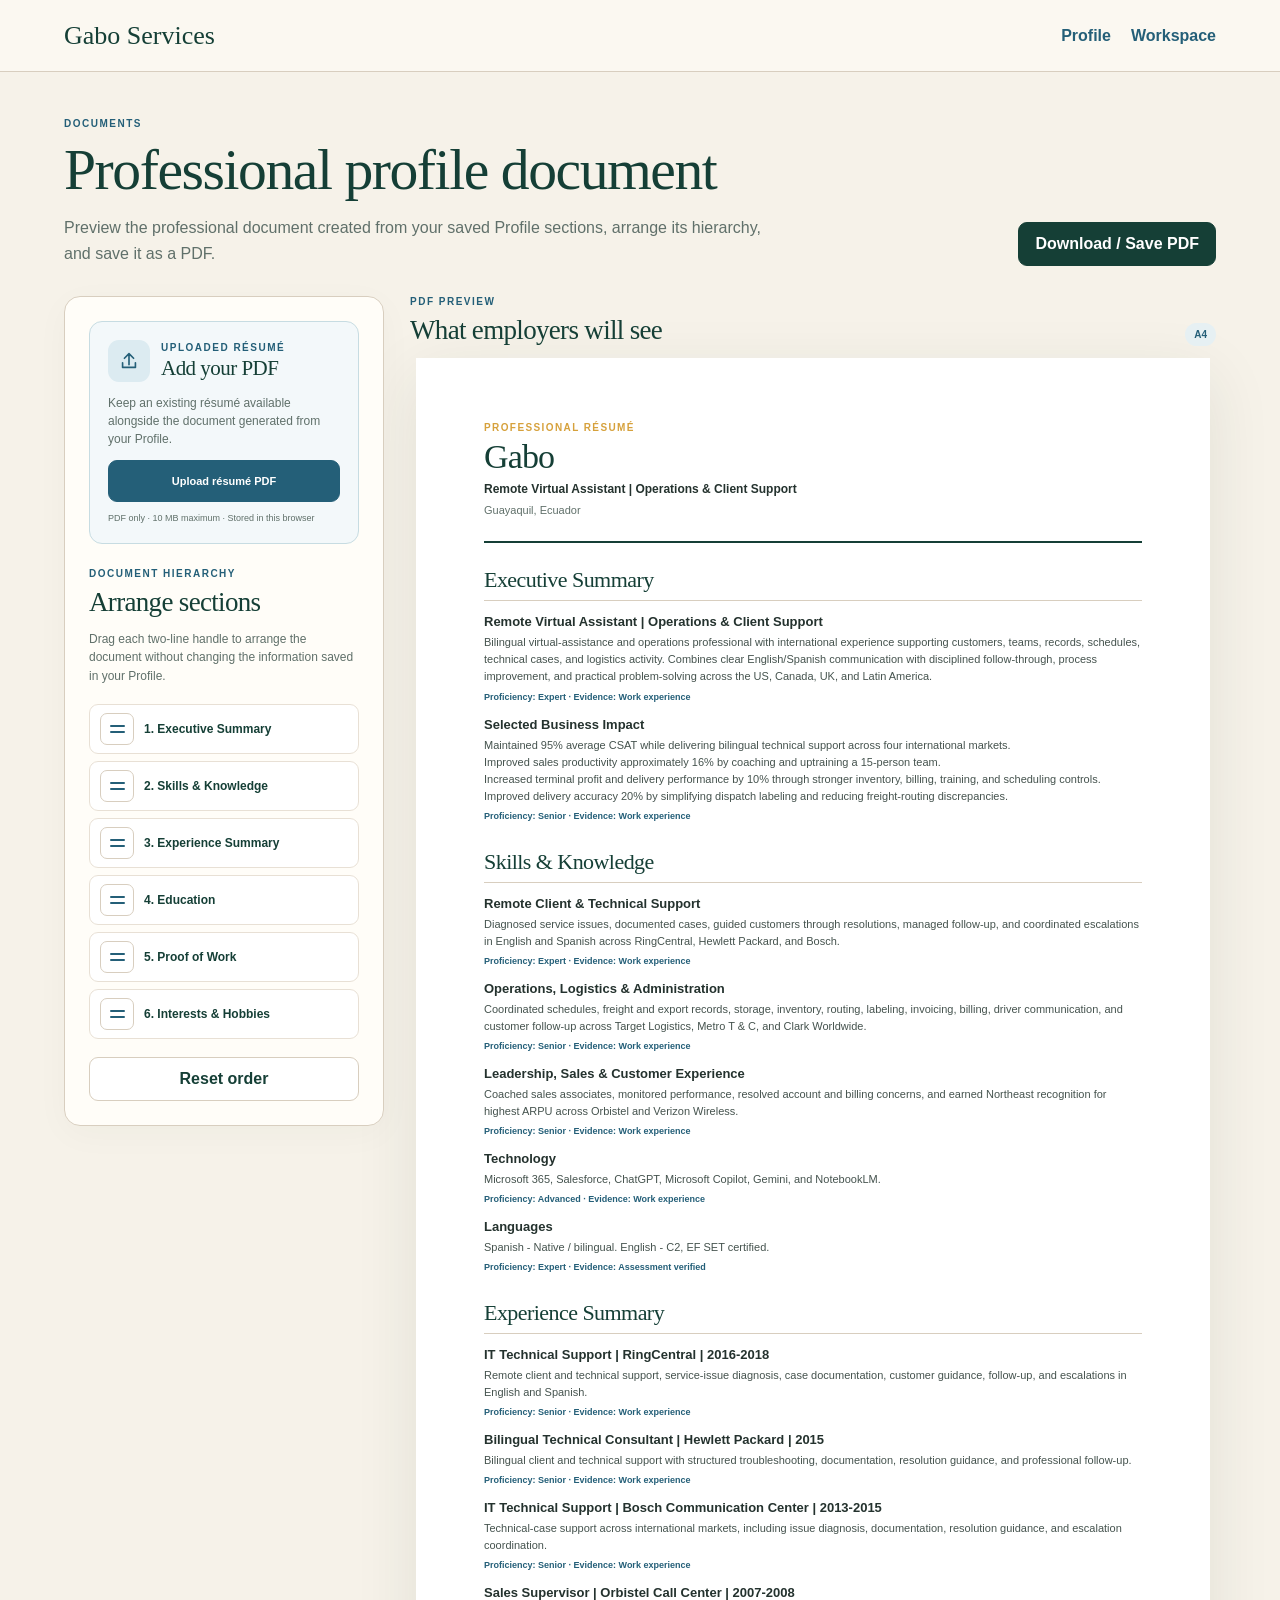
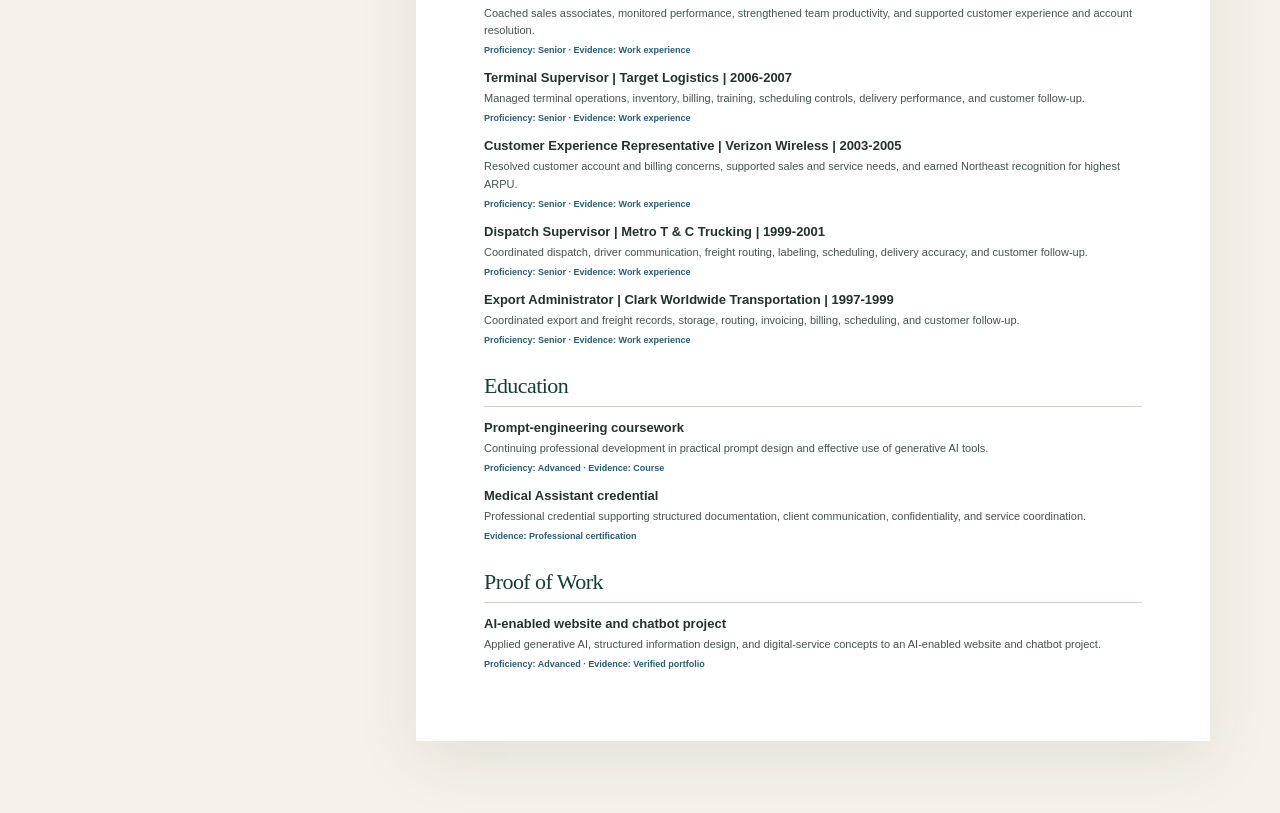
==== documents/index.html @ 361960f7 "Improve recruiter privacy and responsive task cards" ====
<!doctype html>
<html lang="en">
<head>
  <meta charset="utf-8">
  <meta name="viewport" content="width=device-width,initial-scale=1,viewport-fit=cover">
  <title>Professional Profile | Documents</title>
  <link rel="stylesheet" href="styles.css?v=5">
  <link rel="stylesheet" href="resume.css?v=2">
  <link rel="stylesheet" href="../screens/adaptive.css?v=1">
  <link rel="stylesheet" href="../help-tooltips.css?v=1">
</head>
<body>
  <main class="documents-page">
    <header class="documents-header">
      <a class="brand" href="../">Gabo Services</a>
      <nav aria-label="Document navigation"><a href="../profile/">Profile</a><a href="../">Workspace</a></nav>
    </header>

    <section class="documents-hero">
      <div><p class="eyebrow">Documents</p><h1>Professional profile document</h1><p>Preview the professional document created from your saved Profile sections, arrange its hierarchy, and save it as a PDF.</p></div>
      <button class="pdf-action" id="print-document" type="button">Download / Save PDF</button>
    </section>

    <div class="documents-workspace">
      <aside class="order-panel" aria-labelledby="order-title">
        <section class="resume-upload-panel" aria-labelledby="upload-resume-title">
          <div class="upload-panel-heading"><span class="upload-resume-icon" aria-hidden="true"><svg viewBox="0 0 24 24"><path d="M12 16V4M7 9l5-5 5 5M5 14v5h14v-5"/></svg></span><div><p class="eyebrow">Uploaded résumé</p><h2 id="upload-resume-title">Add your PDF</h2></div></div>
          <p>Keep an existing résumé available alongside the document generated from your Profile.</p>
          <label class="resume-upload-action" for="resume-upload-input">Upload résumé PDF<input id="resume-upload-input" type="file" accept="application/pdf,.pdf" hidden></label>
          <article class="uploaded-resume" id="uploaded-resume" hidden>
            <div><strong id="uploaded-resume-name"></strong><small id="uploaded-resume-meta"></small></div>
            <div class="uploaded-resume-actions"><a id="view-uploaded-resume" href="#" target="_blank" rel="noopener">View PDF</a><button id="delete-uploaded-resume" type="button">Delete</button></div>
          </article>
          <small class="upload-storage-note">PDF only · 10 MB maximum · Stored in this browser</small>
        </section>
        <p class="eyebrow">Document hierarchy</p>
        <h2 id="order-title">Arrange sections</h2>
        <p>Drag each two-line handle to arrange the document without changing the information saved in your Profile.</p>
        <ol id="section-order"></ol>
        <button class="secondary-action" id="reset-order" type="button">Reset order</button>
      </aside>

      <section class="preview-column" aria-labelledby="preview-title">
        <div class="preview-label"><div><p class="eyebrow">PDF preview</p><h2 id="preview-title">What employers will see</h2></div><span>A4</span></div>
        <article class="pdf-sheet" id="professional-document">
          <header class="pdf-header">
            <img id="document-photo" alt="Profile picture" hidden>
            <div><p>Professional résumé</p><h2 id="document-name">Gabo</h2><strong id="document-headline">Remote Virtual Assistant | Operations &amp; Client Support</strong><span id="document-location">Guayaquil, Ecuador</span></div>
          </header>
          <div class="pdf-content" id="document-sections"></div>
        </article>
        <div class="empty-document" id="empty-document" hidden>
          <h3>No saved Profile sections yet</h3>
          <p>Complete and save at least one Profile section to create the professional document.</p>
          <a href="../profile/#profile-sections">Complete Profile</a>
        </div>
      </section>
    </div>
    <div class="documents-toast" id="documents-toast" role="status" aria-live="polite" hidden></div>
  </main>
  <script src="../profile/resume-preview.js?v=1" defer></script>
  <script src="script.js?v=4" defer></script>
  <script src="../screens/adaptive.js?v=1" defer></script>
  <script src="../help-tooltips.js?v=1" defer></script>
</body>
</html>
---- documents/styles.css ----
:root{--cream:#f6f2e9;--paper:#fff;--green:#153f36;--deep:#0e3029;--blue:#245f78;--gold:#d6a13c;--ink:#24322e;--muted:#60706a;--line:#d8cebf;--soft:#e6f0f3}*{box-sizing:border-box}html{scroll-behavior:smooth;-webkit-text-size-adjust:100%;text-size-adjust:100%}body{margin:0;background:var(--cream);color:var(--ink);font-family:Arial,sans-serif}.documents-page{min-height:100vh;padding-bottom:72px}.documents-header{display:flex;align-items:center;justify-content:space-between;min-height:72px;padding:0 clamp(22px,5vw,72px);border-bottom:1px solid var(--line);background:#fbf8f1}.brand{color:var(--green);font:26px Georgia,serif;text-decoration:none}.documents-header nav{display:flex;gap:20px}.documents-header nav a{color:var(--blue);font-size:16px;font-weight:800;text-decoration:none}.documents-header nav a:hover{text-decoration:underline}.documents-hero{display:flex;align-items:end;justify-content:space-between;gap:30px;max-width:1500px;margin:auto;padding:46px clamp(22px,5vw,72px) 30px}.eyebrow{margin:0 0 8px;color:var(--blue);font-size:10px;font-weight:900;letter-spacing:.15em;text-transform:uppercase}h1,h2,h3,h4{font-family:Georgia,serif;font-weight:400;letter-spacing:-.025em}h1{margin:0;color:var(--green);font-size:clamp(40px,4.5vw,62px)}.documents-hero p:last-child{max-width:700px;margin:13px 0 0;color:var(--muted);line-height:1.6}.pdf-action,.secondary-action{min-height:44px;padding:11px 16px;border-radius:9px;font-weight:800;cursor:pointer}.pdf-action{border:1px solid var(--green);background:var(--green);color:white}.secondary-action{width:100%;border:1px solid var(--line);background:white;color:var(--green)}.documents-workspace{display:grid;grid-template-columns:minmax(250px,320px) minmax(0,1fr);align-items:start;gap:26px;max-width:1500px;margin:auto;padding:0 clamp(22px,5vw,72px)}.order-panel{position:sticky;top:20px;padding:24px;border:1px solid var(--line);border-radius:16px;background:#fffdf8;box-shadow:0 8px 35px #16372f08}.order-panel h2,.preview-label h2{margin:0;color:var(--green);font-size:27px}.order-panel>p:not(.eyebrow){color:var(--muted);font-size:12px;line-height:1.55}.order-panel ol{display:grid;gap:7px;margin:18px 0;padding:0;list-style:none}.order-panel li{position:relative;display:flex;align-items:center;justify-content:flex-start;gap:10px;min-height:48px;padding:8px 10px;border:1px solid #e8e0d5;border-radius:9px;background:white;cursor:grab;transition:border-color .15s ease,box-shadow .15s ease,opacity .15s ease}.order-panel li:active{cursor:grabbing}.order-panel li>span{color:var(--green);font-size:12px;font-weight:800}.drag-handle{display:grid;place-items:center;flex:0 0 auto;width:34px;height:32px;padding:0;border:1px solid var(--line);border-radius:7px;background:white;color:var(--blue);cursor:grab;touch-action:none}.drag-handle:focus-visible{outline:3px solid var(--gold);outline-offset:2px}.drag-handle[aria-pressed="true"]{border-color:var(--blue);background:var(--soft)}.drag-icon{position:relative;display:block;width:15px;height:10px}.drag-icon::before,.drag-icon::after{position:absolute;left:0;width:15px;height:2px;border-radius:2px;background:currentColor;content:""}.drag-icon::before{top:1px}.drag-icon::after{bottom:1px}.order-panel li.dragging{opacity:.45}.order-panel li.drop-before::before,.order-panel li.drop-after::after{position:absolute;left:5px;right:5px;height:3px;border-radius:3px;background:var(--gold);content:""}.order-panel li.drop-before::before{top:-5px}.order-panel li.drop-after::after{bottom:-5px}.browser-note{padding-top:12px;border-top:1px solid var(--line)}.preview-column{min-width:0}.preview-label{display:flex;align-items:end;justify-content:space-between;margin-bottom:12px}.preview-label>span{padding:6px 9px;border-radius:14px;background:var(--soft);color:var(--blue);font-size:10px;font-weight:900}.pdf-sheet{width:min(794px,100%);min-height:1123px;margin:auto;padding:64px 68px 44px;background:var(--paper);box-shadow:0 18px 60px #20352e18}.pdf-header{display:flex;align-items:center;gap:24px;padding-bottom:25px;border-bottom:2px solid var(--green)}.pdf-header img{width:92px;height:92px;object-fit:cover;border-radius:50%}.pdf-header p{margin:0 0 5px;color:var(--gold);font-size:10px;font-weight:900;letter-spacing:.14em;text-transform:uppercase}.pdf-header h2{margin:0;color:var(--green);font-size:34px}.pdf-header span{display:block;margin-top:7px;color:var(--muted);font-size:11px}.pdf-content{padding-top:24px}.document-section{break-inside:avoid;margin-bottom:28px}.document-section>h3{margin:0 0 13px;padding-bottom:7px;border-bottom:1px solid var(--line);color:var(--green);font-size:22px}.document-entry{break-inside:avoid;margin-bottom:15px}.document-entry h4{margin:0 0 5px;color:var(--ink);font-family:Arial,sans-serif;font-size:13px;font-weight:800;letter-spacing:0}.document-entry p{margin:0;color:#45534e;font-size:11px;line-height:1.55;white-space:pre-line}.document-entry small{display:block;margin-top:6px;color:var(--blue);font-size:9px;font-weight:800}.document-entry a{display:block;margin-top:5px;overflow-wrap:anywhere;color:var(--blue);font-size:9px}.pdf-footer{margin-top:36px;padding-top:12px;border-top:1px solid var(--line);color:var(--muted);font-size:8px;text-align:center}.empty-document{width:min(794px,100%);margin:auto;padding:70px 30px;border:1px dashed var(--line);background:#fffdf8;text-align:center}.empty-document h3{margin:0;color:var(--green);font-size:27px}.empty-document p{color:var(--muted)}.empty-document a{color:var(--blue);font-weight:800}.documents-toast{position:fixed;right:24px;bottom:24px;max-width:360px;padding:14px 18px;border-radius:10px;background:var(--deep);color:white;box-shadow:0 14px 38px #0004;font-size:13px;font-weight:800}.documents-toast[hidden]{display:none}@media(max-width:960px){.documents-workspace{grid-template-columns:1fr}.order-panel{position:static}.pdf-sheet{min-height:auto}.documents-hero{align-items:flex-start;flex-direction:column}.pdf-action{width:100%}}@media(max-width:600px){.documents-header{min-height:64px}.brand{font-size:21px}.documents-header nav{gap:12px}.pdf-sheet{padding:34px 24px}.pdf-header{align-items:flex-start;flex-direction:column}.pdf-header h2{font-size:28px}.documents-workspace,.documents-hero{padding-inline:15px}.order-panel{padding:18px}}@media print{@page{size:A4;margin:14mm}body{background:white}.documents-header,.documents-hero,.order-panel,.preview-label,.empty-document,.documents-toast{display:none!important}.documents-page{padding:0}.documents-workspace{display:block;max-width:none;padding:0}.pdf-sheet{width:auto;min-height:0;margin:0;padding:0;box-shadow:none}.pdf-header{padding-top:0}.document-section{break-inside:avoid}.pdf-footer{position:static}}
---- documents/resume.css ----
.pdf-header strong{
  display:block;
  margin-top:5px;
  color:var(--ink);
  font-size:12px;
  line-height:1.35;
}

.resume-upload-panel{
  margin-bottom:24px;
  padding:18px;
  border:1px solid #c7dce2;
  border-radius:13px;
  background:#f3f8fa;
}
.upload-panel-heading{display:flex;align-items:center;gap:11px}
.upload-panel-heading h2{font-size:21px}
.upload-panel-heading .eyebrow{margin-bottom:3px}
.upload-resume-icon{display:grid;place-items:center;flex:0 0 42px;width:42px;height:42px;border-radius:11px;background:#dcebf1;color:var(--blue)}
.upload-resume-icon svg{width:22px;height:22px;fill:none;stroke:currentColor;stroke-width:1.8;stroke-linecap:round;stroke-linejoin:round}
.resume-upload-panel>p{margin:12px 0;color:var(--muted);font-size:12px;line-height:1.5}
.resume-upload-action{display:flex;align-items:center;justify-content:center;min-height:42px;padding:9px 12px;border:1px solid var(--blue);border-radius:9px;background:var(--blue);color:white;font-size:11px;font-weight:900;cursor:pointer}
.resume-upload-action:hover,.resume-upload-action:focus-within{background:var(--green);border-color:var(--green)}
.uploaded-resume{display:grid;gap:12px;margin-top:12px;padding:12px;border:1px solid #c7dce2;border-radius:10px;background:white}
.uploaded-resume[hidden]{display:none}
.uploaded-resume strong,.uploaded-resume small{display:block;overflow-wrap:anywhere}
.uploaded-resume strong{color:var(--green);font-size:12px}
.uploaded-resume small{margin-top:4px;color:var(--muted);font-size:9px}
.uploaded-resume-actions{display:grid;grid-template-columns:1fr 1fr;gap:8px}
.uploaded-resume-actions a,.uploaded-resume-actions button{display:flex;align-items:center;justify-content:center;min-height:34px;padding:7px 9px;border-radius:7px;font-size:10px;font-weight:900;text-decoration:none;cursor:pointer}
.uploaded-resume-actions a{border:1px solid var(--blue);color:var(--blue)}
.uploaded-resume-actions button{border:1px solid #b85c4a;background:white;color:#8a3d2d}
.uploaded-resume-actions a:hover,.uploaded-resume-actions a:focus-visible{background:var(--soft)}
.uploaded-resume-actions button:hover,.uploaded-resume-actions button:focus-visible{background:#fae8e3}
.upload-storage-note{display:block;margin-top:10px;color:var(--muted);font-size:9px;line-height:1.4}

@media print{
  .document-section{break-inside:auto}
  .document-section>h3{break-after:avoid}
  .document-entry{break-inside:avoid}
}
---- screens/adaptive.css ----
/*
 * Gabo Services Adaptive Screen Standard v1
 * Shared by public pages and role workspaces. Page-specific CSS remains authoritative.
 */
:root{
  --gs-viewport-width:100vw;
  --gs-available-height:100vh;
  --gs-safe-top:env(safe-area-inset-top,0px);
  --gs-safe-right:env(safe-area-inset-right,0px);
  --gs-safe-bottom:env(safe-area-inset-bottom,0px);
  --gs-safe-left:env(safe-area-inset-left,0px);
  --gs-adaptive-gutter:clamp(16px,3.5vw,64px);
  --gs-adaptive-gap:clamp(14px,2vw,28px);
  --gs-readable-line:72ch;
}

html{
  min-width:0;
  overflow-wrap:break-word;
  -webkit-text-size-adjust:100%;
  text-size-adjust:100%;
}

body{
  width:100%;
  min-width:0;
  overflow-x:hidden;
}

@supports (overflow:clip){body{overflow-x:clip}}

*,*::before,*::after{min-width:0}
img,picture,video,canvas,svg,iframe{max-width:100%;height:auto}
input,select,textarea,button{max-width:100%;font:inherit}
pre,code{white-space:pre-wrap;overflow-wrap:anywhere}
table{max-width:100%;border-collapse:collapse}

.app,.shell,.workspace,.work,.content,.main,.page,.page-shell,
.dashboard-grid,.grid,.metrics,.panel,.card,.section,.section-inner,
.hero,.hero-copy,.hero-visual,.task-grid,.profile-grid,.profile-metrics,
.stage-grid,.workspace-grid,.audience-grid,.plans-grid,.principles,
.auth-shell,.auth-side,.global-side,.auth-card{min-width:0}

[data-scroll-region],.table-wrap,.table-responsive{max-width:100%;overflow-x:auto;-webkit-overflow-scrolling:touch}

/* Wide PCs and large laptop screens */
@media (min-width:1440px){
  :root{--gs-adaptive-gutter:clamp(40px,4vw,80px);--gs-adaptive-gap:clamp(20px,2vw,32px)}
  .content,.section,.task-grid{width:100%;max-width:1920px;margin-inline:auto}
}

/* Standard PCs and laptops */
@media (min-width:1024px) and (max-width:1439px){
  :root{--gs-adaptive-gutter:clamp(24px,3vw,48px)}
}

/* Tablets and 200% desktop zoom */
@media (min-width:600px) and (max-width:1023px){
  :root{--gs-adaptive-gutter:clamp(20px,4vw,36px)}
  .stage-grid,.workspace-grid,.audience-grid,.plans-grid{grid-template-columns:repeat(2,minmax(0,1fr))}
  .hero,.welcome,.profile-hero{align-items:flex-start}
  .site-header,.topbar,.top,.profile-header{padding-inline:var(--gs-adaptive-gutter)}
}

/* Mobile phones, narrow tablets, and high desktop zoom */
@media (max-width:599px){
  :root{--gs-adaptive-gutter:clamp(14px,4.5vw,22px);--gs-adaptive-gap:14px}
  .dashboard-grid,.grid,.metrics,.profile-grid,.profile-metrics,.stage-grid,
  .workspace-grid,.audience-grid,.plans-grid,.principles,.hero,.auth-shell{grid-template-columns:minmax(0,1fr)}
  .site-header,.topbar,.top,.profile-header,.task-header{padding-inline:var(--gs-adaptive-gutter)}
  .hero-actions,.actions,.dialog-actions,.apply-actions{align-items:stretch}
  .hero-actions>.button,.actions>button,.actions>a{width:100%}
  h1,h2,h3,p,a,button,label,span,strong,small{overflow-wrap:anywhere}
  dialog{max-width:calc(100vw - 24px);max-height:calc(var(--gs-available-height) - 24px);margin:auto}
}

/* Touch screens: reliable targets without changing pointer layouts. */
@media (pointer:coarse){
  button,[role="button"],input[type="button"],input[type="submit"],summary{min-height:44px}
  a.nav,a.button,.section-nav a,.mobile-menu nav a{min-height:44px}
}

/* Landscape phones need vertical economy more than smaller typography. */
@media (max-height:500px) and (orientation:landscape){
  :root{--gs-adaptive-gap:12px}
  .hero,.section,.content{min-height:0;padding-block:24px}
}

@media (prefers-reduced-motion:reduce){
  html{scroll-behavior:auto}
  *,*::before,*::after{scroll-behavior:auto!important;animation-duration:.01ms!important;animation-iteration-count:1!important;transition-duration:.01ms!important}
}

@media (forced-colors:active){
  button,a,input,select,textarea,summary{forced-color-adjust:auto}
}
---- help-tooltips.css ----
.help-tooltip{position:fixed;z-index:10000;max-width:min(19rem,calc(100vw - 2rem));padding:.62rem .78rem;border:1px solid rgba(255,255,255,.22);border-radius:.65rem;background:#173f35;color:#fff;box-shadow:0 .65rem 1.8rem rgba(20,48,41,.24);font:600 .82rem/1.4 system-ui,-apple-system,BlinkMacSystemFont,"Segoe UI",sans-serif;letter-spacing:.01em;pointer-events:none;opacity:0;transform:translateY(3px);transition:opacity 120ms ease,transform 120ms ease}
.help-tooltip[data-visible="true"]{opacity:1;transform:translateY(0)}
@media (prefers-reduced-motion:reduce){.help-tooltip{transition:none}}
@media (hover:none){.help-tooltip{display:none}}
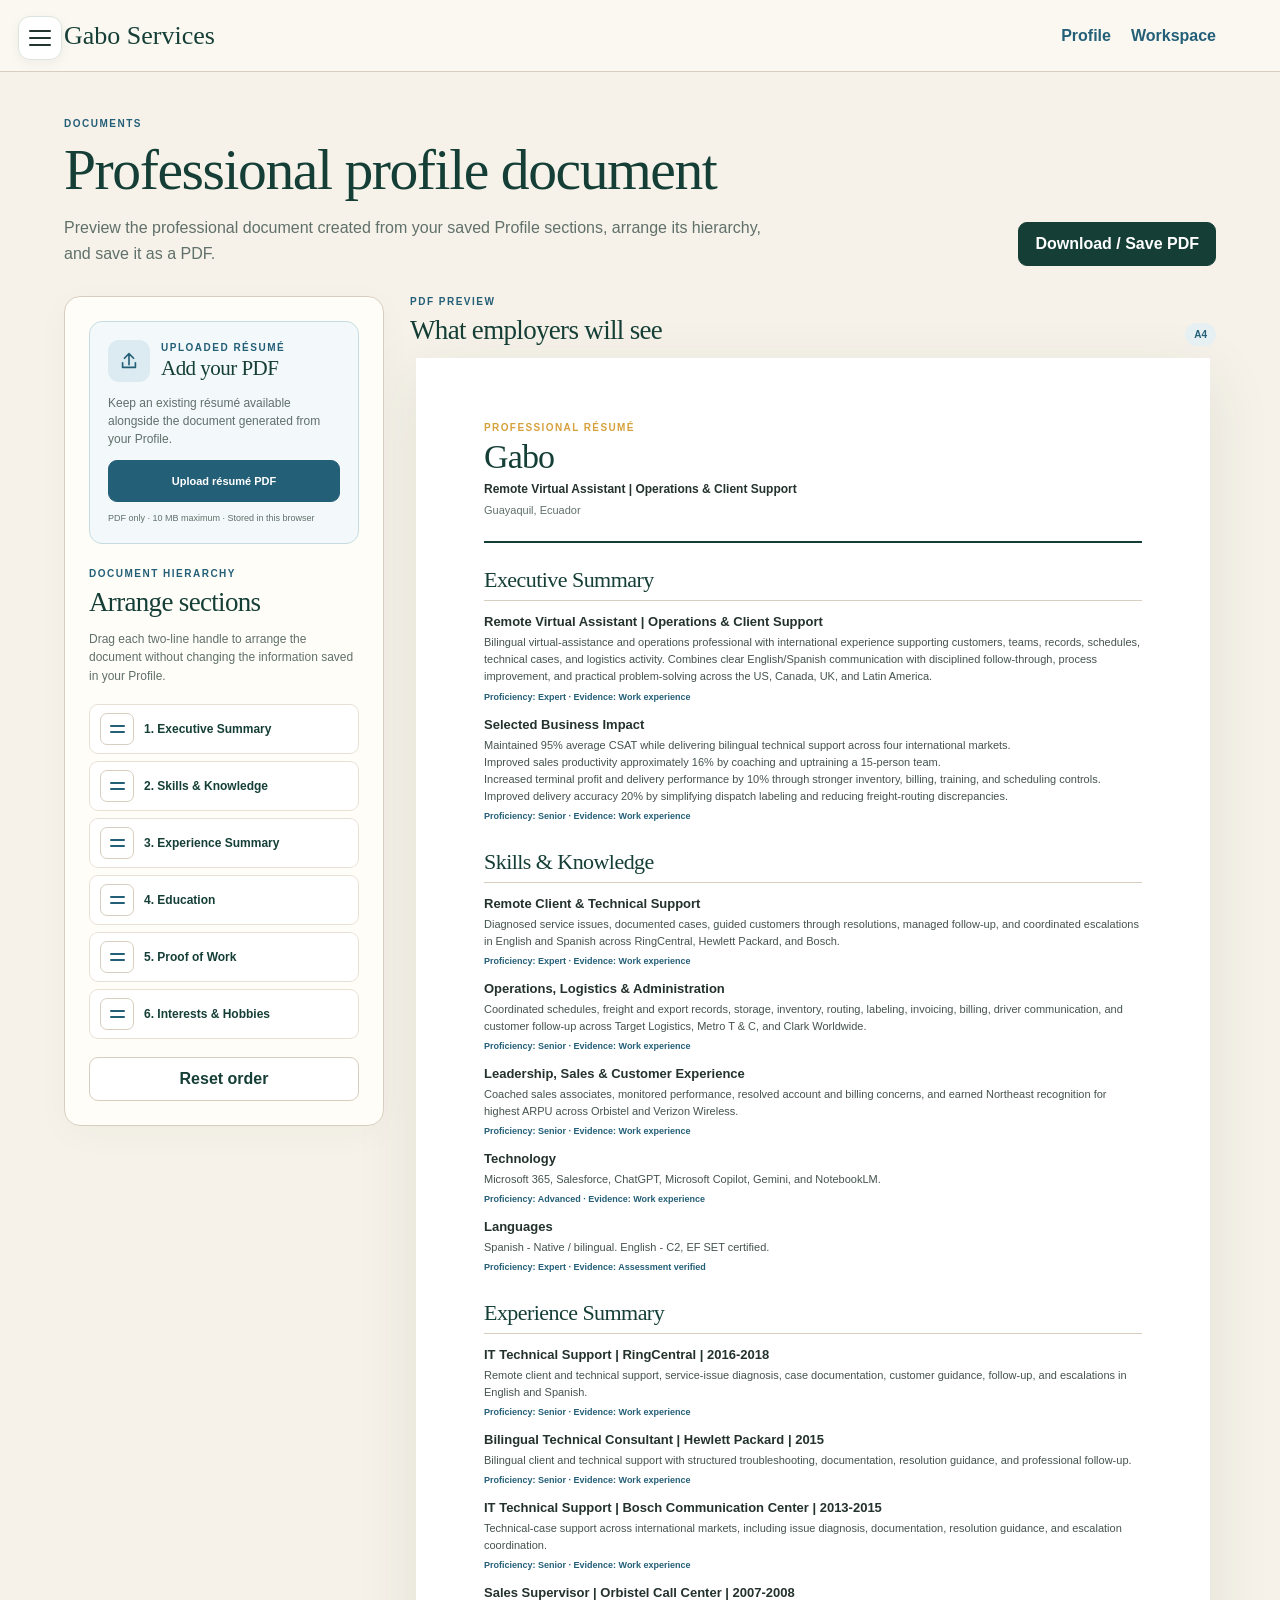
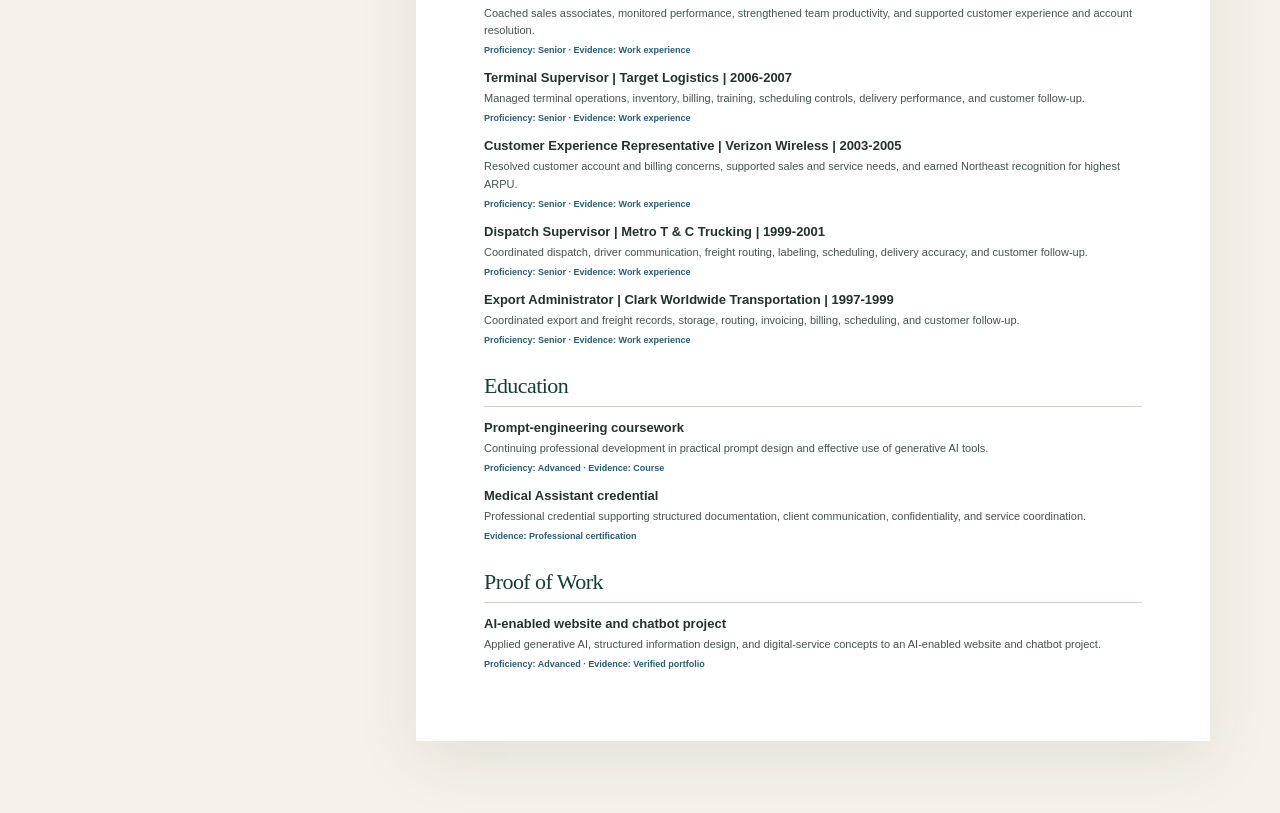
==== commit b5b1601c: "Add sliding workspace navigation and section tabs" ====
--- a/documents/index.html
+++ b/documents/index.html
@@ -8,6 +8,7 @@
   <link rel="stylesheet" href="resume.css?v=2">
   <link rel="stylesheet" href="../screens/adaptive.css?v=1">
   <link rel="stylesheet" href="../help-tooltips.css?v=1">
+  <link rel="stylesheet" href="../workspace-nav.css?v=1">
 </head>
 <body>
   <main class="documents-page">
@@ -62,5 +63,6 @@
   <script src="script.js?v=4" defer></script>
   <script src="../screens/adaptive.js?v=1" defer></script>
   <script src="../help-tooltips.js?v=1" defer></script>
+  <script src="../workspace-nav.js?v=1" defer></script>
 </body>
 </html>
--- a/help-tooltips.css
+++ b/help-tooltips.css
@@ -1,4 +1,8 @@
-.help-tooltip{position:fixed;z-index:10000;max-width:min(19rem,calc(100vw - 2rem));padding:.62rem .78rem;border:1px solid rgba(255,255,255,.22);border-radius:.65rem;background:#173f35;color:#fff;box-shadow:0 .65rem 1.8rem rgba(20,48,41,.24);font:600 .82rem/1.4 system-ui,-apple-system,BlinkMacSystemFont,"Segoe UI",sans-serif;letter-spacing:.01em;pointer-events:none;opacity:0;transform:translateY(3px);transition:opacity 120ms ease,transform 120ms ease}
+.help-tooltip{position:fixed;z-index:10000;max-width:calc(100vw - 2rem);padding:.42rem .62rem;border:1px solid rgba(255,255,255,.2);border-radius:.5rem;background:#66713f;color:#fff;box-shadow:0 .5rem 1.25rem rgba(55,62,31,.22);font:600 .72rem/1.25 system-ui,-apple-system,BlinkMacSystemFont,"Segoe UI",sans-serif;letter-spacing:.005em;white-space:nowrap;pointer-events:none;opacity:0;transform:translateY(3px);transition:opacity 120ms ease,transform 120ms ease}
+.help-tooltip::after{content:"";position:absolute;left:var(--pointer-left,50%);width:0;height:0;transform:translateX(-50%);border-left:6px solid transparent;border-right:6px solid transparent}
+.help-tooltip[data-placement="below"]::after{top:-6px;border-bottom:6px solid #66713f}
+.help-tooltip[data-placement="above"]::after{bottom:-6px;border-top:6px solid #66713f}
 .help-tooltip[data-visible="true"]{opacity:1;transform:translateY(0)}
 @media (prefers-reduced-motion:reduce){.help-tooltip{transition:none}}
 @media (hover:none){.help-tooltip{display:none}}
+@media (max-width:40rem){.help-tooltip{max-width:calc(100vw - 1.25rem);white-space:normal}}
--- a/workspace-nav.css
+++ b/workspace-nav.css
@@ -0,0 +1,50 @@
+.wn-enabled{--wn-width:296px;--wn-ink:#20362c;--wn-muted:#617268;--wn-line:#dce4de;--wn-paper:#fff;--wn-canvas:#f7f8f4;--wn-accent:#25543b;--wn-selected:#e6eedb;--wn-gold:#b59b5b}
+html[data-theme="dark"] .wn-enabled{--wn-ink:#eef5ed;--wn-muted:#b8c9be;--wn-line:#3b5144;--wn-paper:#192b22;--wn-canvas:#132219;--wn-accent:#c3e1b9;--wn-selected:#304d38;--wn-gold:#d8bf7b}
+.wn-enabled .wn-retired-sidebar,.wn-enabled .wn-retired-toggle,.wn-enabled .sidebar-backdrop,.wn-enabled #menuBackdrop{display:none!important}
+.wn-enabled .wn-original-root{display:block!important;grid-template-columns:minmax(0,1fr)!important;transition:margin-left .24s ease;min-width:0}
+.wn-enabled .wn-original-root>.workspace,.wn-enabled .wn-original-root>.work{width:100%;min-width:0}
+.wn-enabled .topbar,.wn-enabled .top{padding-left:80px!important;min-height:76px}
+.wn-enabled .profile-header,.wn-enabled .task-header,.wn-enabled .settings-header,.wn-enabled .documents-header{padding-left:64px}
+.wn-enabled .wn-hamburger{position:fixed;z-index:4100;top:16px;left:18px;width:44px;height:44px;display:flex;flex-direction:column;align-items:center;justify-content:center;gap:5px;padding:10px;border:1px solid var(--wn-line);border-radius:12px;background:var(--wn-paper);color:var(--wn-ink);box-shadow:0 3px 12px #1224190d;cursor:pointer}
+.wn-hamburger span{display:block;width:22px;height:2px;background:currentColor;border-radius:1px}
+.wn-enabled.wn-menu-open .wn-hamburger{visibility:hidden}
+.wn-enabled .wn-drawer{box-sizing:border-box;position:fixed;z-index:4300;inset:0 auto 0 0;width:var(--wn-width);max-width:calc(100vw - 24px);height:100dvh;display:flex;flex-direction:column;gap:20px;padding:22px 14px;overflow:auto;overscroll-behavior:contain;background:var(--wn-paper);color:var(--wn-ink);border-right:1px solid var(--wn-line);box-shadow:8px 0 28px #14291b0a;transform:translateX(-105%);visibility:hidden;transition:transform .24s ease,visibility .24s;font-family:inherit;font-size:1rem;line-height:1.5}
+.wn-enabled.wn-menu-open .wn-drawer{transform:translateX(0);visibility:visible}
+.wn-drawer-head{display:flex;align-items:center;justify-content:space-between;gap:12px;padding:0 6px 16px;border-bottom:1px solid var(--wn-line)}
+.wn-drawer-head strong{font-size:1.125rem;color:var(--wn-ink)}
+.wn-enabled .wn-close{width:40px;height:40px;flex:none;padding:0;border:1px solid var(--wn-line);border-radius:10px;background:var(--wn-paper);color:var(--wn-ink);font-size:1.6rem;cursor:pointer}
+.wn-navigation{display:grid;gap:6px}
+.wn-enabled .wn-section,.wn-enabled .wn-subitem{box-sizing:border-box;display:flex;align-items:center;justify-content:space-between;gap:10px;width:100%;min-height:46px;padding:11px 12px;border:1px solid transparent;border-radius:10px;background:transparent;color:var(--wn-ink);font:inherit;font-size:1rem;line-height:1.4;text-align:left;cursor:pointer;white-space:normal}
+.wn-enabled .wn-section{font-weight:650}
+.wn-enabled .wn-section:hover,.wn-enabled .wn-subitem:hover{background:var(--wn-canvas)}
+.wn-enabled .wn-section.wn-active,.wn-enabled .wn-subitem.wn-active{background:var(--wn-selected);color:var(--wn-accent);border-color:var(--wn-line)}
+.wn-enabled .wn-subitem{min-height:42px;padding:10px 12px;font-size:.9375rem}
+.wn-submenu{margin:4px 0 10px 16px;padding-left:10px;border-left:1px solid var(--wn-line)}
+.wn-chevron{width:7px;height:7px;border-right:1.5px solid currentColor;border-bottom:1.5px solid currentColor;transform:rotate(-45deg);flex:none;margin-right:4px;transition:transform .2s}
+[aria-expanded="true"]>.wn-chevron{transform:rotate(45deg)}
+.wn-more{margin-top:auto;border-top:1px solid var(--wn-line);padding:16px 8px 0}
+.wn-more summary{cursor:pointer;color:var(--wn-muted);font-size:.9375rem;padding:8px 0}
+.wn-legacy{display:grid;gap:4px;padding-top:8px}
+.wn-enabled .wn-legacy nav,.wn-enabled .wn-legacy .side-bottom{display:grid;gap:4px;padding:0;margin:0;background:transparent;border:0}
+.wn-enabled .wn-legacy a,.wn-enabled .wn-legacy button{display:flex;align-items:center;gap:8px;min-height:42px;padding:8px;color:var(--wn-ink);background:transparent;border:0;border-radius:8px;font-size:.9375rem;text-decoration:none;white-space:normal;text-align:left;cursor:pointer}
+.wn-enabled .wn-legacy a:hover,.wn-enabled .wn-legacy button:hover{background:var(--wn-selected)}
+.wn-backdrop{position:fixed;inset:0;z-index:4200;background:#101b1766;backdrop-filter:blur(3px)}
+.wn-enabled .wn-surface{box-sizing:border-box;width:100%;min-width:0;padding:32px clamp(16px,3vw,48px) 48px;color:var(--wn-ink);font-size:1rem;line-height:1.5;background:var(--wn-canvas);min-height:calc(100dvh - 76px)}
+.wn-heading{margin-bottom:24px}
+.wn-heading h1{margin:0;color:var(--wn-ink);font-size:clamp(1.6rem,2.2vw,2.25rem);font-weight:650;line-height:1.2;letter-spacing:-.025em}
+.wn-tablist{display:grid;grid-template-columns:repeat(5,minmax(0,1fr));gap:6px;padding:7px;border:1px solid var(--wn-line);border-radius:14px;background:var(--wn-paper);margin-bottom:22px}
+.wn-enabled .wn-tab{position:relative;display:flex;align-items:center;justify-content:center;min-height:50px;padding:12px 10px;border:1px solid transparent;border-radius:9px;background:transparent;color:var(--wn-muted);font:inherit;font-size:1rem;font-weight:600;line-height:1.35;cursor:pointer;white-space:normal;text-align:center}
+.wn-enabled .wn-tab:hover{background:var(--wn-canvas);color:var(--wn-ink)}
+.wn-enabled .wn-tab[aria-selected="true"]{background:var(--wn-selected);color:var(--wn-accent);border-color:var(--wn-line);box-shadow:inset 0 -2px var(--wn-gold)}
+.wn-enabled .wn-panel{min-height:360px;border:1px solid var(--wn-line);border-radius:16px;background:var(--wn-paper);box-shadow:0 8px 24px #162b2007;overflow:hidden}
+.wn-panel>header{padding:24px 28px;border-bottom:1px solid var(--wn-line)}
+.wn-panel h2{margin:0 0 8px;color:var(--wn-ink);font-size:1.25rem;line-height:1.35;font-weight:650}
+.wn-panel header p{margin:0;max-width:70ch;color:var(--wn-muted);font-size:1rem;line-height:1.6}
+.wn-empty{display:grid;justify-items:center;align-content:center;min-height:230px;padding:32px;text-align:center;color:var(--wn-muted)}
+.wn-empty svg{width:44px;height:44px;fill:none;stroke:var(--wn-muted);stroke-width:1.5;opacity:.65}
+.wn-empty p{margin:14px 0 0;font-size:1rem;color:var(--wn-muted)}
+.wn-enabled .wn-surface[hidden],.wn-enabled .wn-panel[hidden],.wn-enabled .wn-submenu[hidden],.wn-enabled .wn-more[hidden],.wn-enabled .wn-backdrop[hidden],.wn-enabled [data-wn-original-panel][hidden]{display:none!important}
+.wn-enabled .wn-hamburger:focus-visible,.wn-enabled .wn-drawer :focus-visible,.wn-enabled .wn-surface :focus-visible{outline:3px solid var(--wn-gold);outline-offset:3px}
+@media(min-width:901px){.wn-enabled.wn-menu-open .wn-original-root{margin-left:var(--wn-width);max-width:calc(100% - var(--wn-width))}.wn-enabled .wn-original-root{margin-left:0;max-width:100%}}
+@media(max-width:900px){.wn-modal-open{overflow:hidden}.wn-enabled .wn-surface{padding-top:24px}.wn-tablist{display:flex;overflow-x:auto;scrollbar-width:thin;overscroll-behavior-x:contain}.wn-enabled .wn-tab{flex:1 0 132px;min-height:48px}.wn-panel>header{padding:20px}.wn-enabled .wn-panel{min-height:320px}.wn-enabled .wn-hamburger{left:12px}.wn-enabled .wn-original-root{margin-left:0!important;max-width:100%!important}.wn-empty{min-height:200px}}
+@media(prefers-reduced-motion:reduce){.wn-enabled .wn-original-root,.wn-enabled .wn-drawer,.wn-chevron{transition:none}}
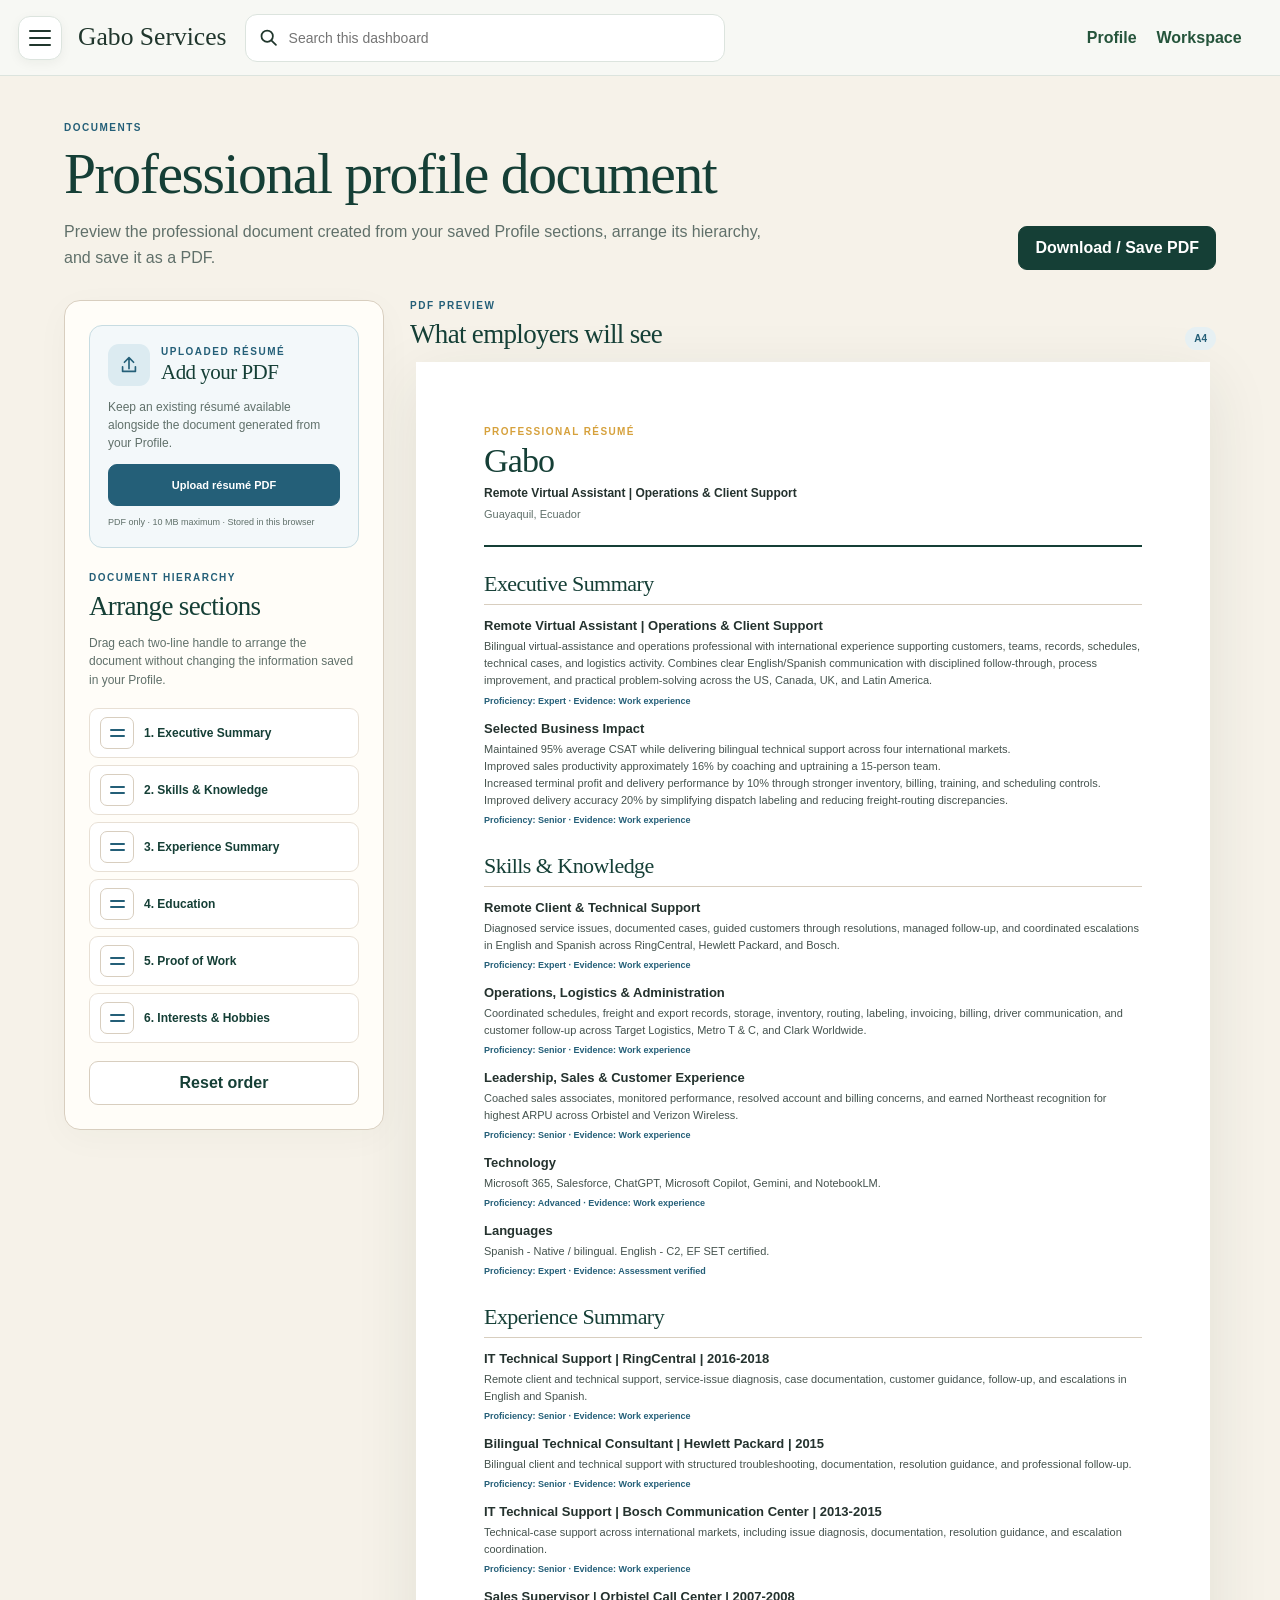
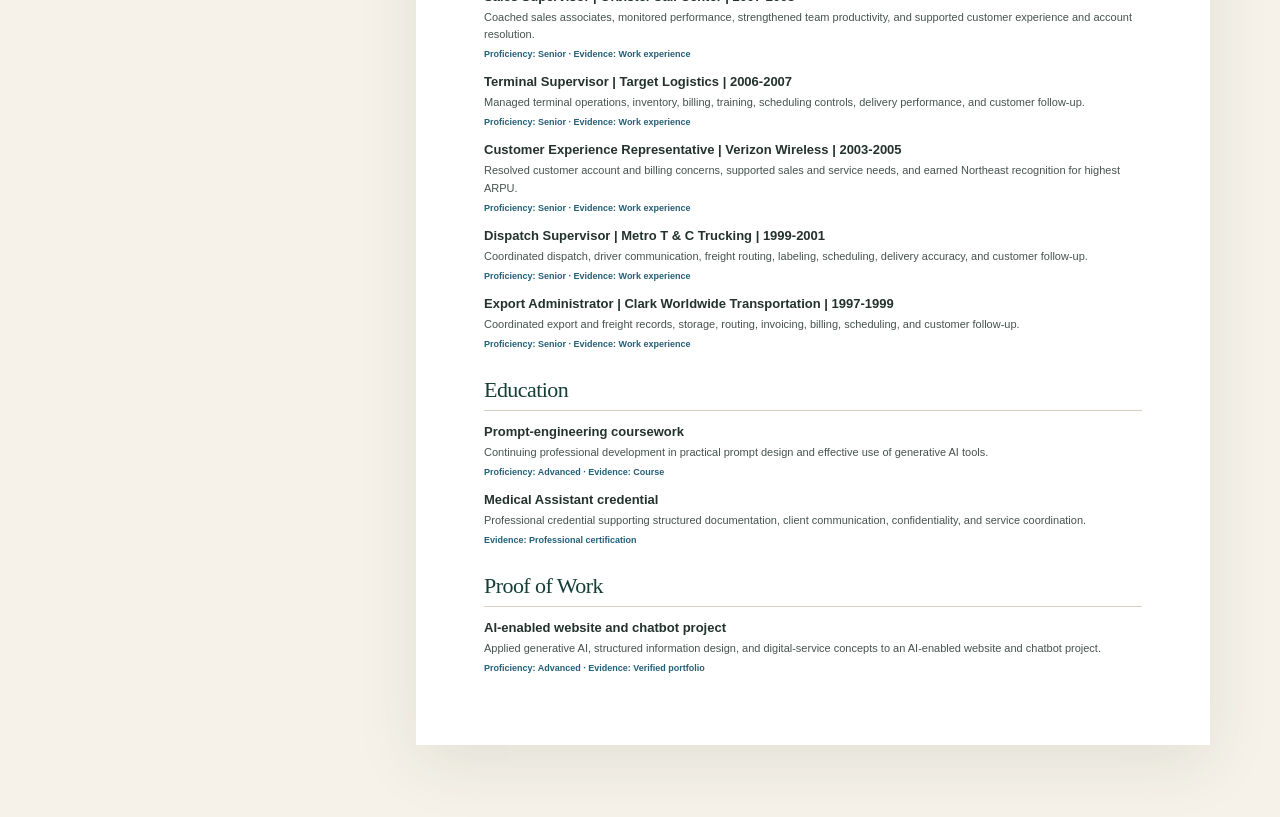
==== commit 2e9a02ea: "feat: unify consumer top navigation" ====
--- a/documents/index.html
+++ b/documents/index.html
@@ -8,7 +8,8 @@
   <link rel="stylesheet" href="resume.css?v=2">
   <link rel="stylesheet" href="../screens/adaptive.css?v=1">
   <link rel="stylesheet" href="../help-tooltips.css?v=1">
-  <link rel="stylesheet" href="../workspace-nav.css?v=1">
+  <link rel="stylesheet" href="../workspace-nav.css?v=2">
+  <link rel="stylesheet" href="../ui-preferences.css?v=1">
 </head>
 <body>
   <main class="documents-page">
@@ -63,6 +64,7 @@
   <script src="script.js?v=4" defer></script>
   <script src="../screens/adaptive.js?v=1" defer></script>
   <script src="../help-tooltips.js?v=1" defer></script>
-  <script src="../workspace-nav.js?v=1" defer></script>
+  <script src="../workspace-nav.js?v=2" defer></script>
+  <script src="../ui-preferences.js?v=1" defer></script>
 </body>
 </html>
--- a/workspace-nav.css
+++ b/workspace-nav.css
@@ -3,13 +3,41 @@
 .wn-enabled .wn-retired-sidebar,.wn-enabled .wn-retired-toggle,.wn-enabled .sidebar-backdrop,.wn-enabled #menuBackdrop{display:none!important}
 .wn-enabled .wn-original-root{display:block!important;grid-template-columns:minmax(0,1fr)!important;transition:margin-left .24s ease;min-width:0}
 .wn-enabled .wn-original-root>.workspace,.wn-enabled .wn-original-root>.work{width:100%;min-width:0}
-.wn-enabled .topbar,.wn-enabled .top{padding-left:80px!important;min-height:76px}
-.wn-enabled .profile-header,.wn-enabled .task-header,.wn-enabled .settings-header,.wn-enabled .documents-header{padding-left:64px}
+.wn-enabled .gs-main-nav{box-sizing:border-box;display:flex;align-items:center;gap:18px;width:100%;min-height:76px;padding:10px clamp(18px,3vw,44px) 10px 78px;border-bottom:1px solid var(--wn-line);background:var(--wn-canvas);color:var(--wn-ink)}
+.wn-enabled .gs-nav-brand{flex:none;color:var(--wn-ink);font:clamp(22px,2vw,28px)/1.1 Georgia,serif;text-decoration:none;white-space:nowrap}
+.wn-enabled .gs-nav-search,.wn-enabled .gs-main-nav>.search{display:flex;align-items:center;gap:8px;width:min(480px,38vw);min-width:180px;margin:0;padding:0 12px;border:1px solid var(--wn-line);border-radius:12px;background:var(--wn-paper);color:var(--wn-ink)}
+.wn-enabled .gs-nav-search svg{width:21px;height:21px;flex:none;fill:none;stroke:currentColor;stroke-width:2;stroke-linecap:round}
+.wn-enabled .gs-nav-search input{width:100%;height:46px;border:0;outline:0;background:transparent;color:inherit;font:14px Arial,sans-serif}
+.wn-enabled .gs-nav-links{display:flex;align-items:center;gap:20px;margin-left:auto;order:3;white-space:nowrap}
+.wn-enabled .gs-nav-links a{color:var(--wn-accent);font:800 16px/1.2 Arial,sans-serif;text-decoration:none}
+.wn-enabled .gs-nav-links a:hover{text-decoration:underline;text-underline-offset:4px}
+.wn-enabled .gs-main-nav>.ui-preferences{order:2;margin-left:auto}
+.wn-enabled .gs-main-nav>.ui-preferences+.gs-nav-links{margin-left:0}
 .wn-enabled .wn-hamburger{position:fixed;z-index:4100;top:16px;left:18px;width:44px;height:44px;display:flex;flex-direction:column;align-items:center;justify-content:center;gap:5px;padding:10px;border:1px solid var(--wn-line);border-radius:12px;background:var(--wn-paper);color:var(--wn-ink);box-shadow:0 3px 12px #1224190d;cursor:pointer}
 .wn-hamburger span{display:block;width:22px;height:2px;background:currentColor;border-radius:1px}
 .wn-enabled.wn-menu-open .wn-hamburger{visibility:hidden}
 .wn-enabled .wn-drawer{box-sizing:border-box;position:fixed;z-index:4300;inset:0 auto 0 0;width:var(--wn-width);max-width:calc(100vw - 24px);height:100dvh;display:flex;flex-direction:column;gap:20px;padding:22px 14px;overflow:auto;overscroll-behavior:contain;background:var(--wn-paper);color:var(--wn-ink);border-right:1px solid var(--wn-line);box-shadow:8px 0 28px #14291b0a;transform:translateX(-105%);visibility:hidden;transition:transform .24s ease,visibility .24s;font-family:inherit;font-size:1rem;line-height:1.5}
 .wn-enabled.wn-menu-open .wn-drawer{transform:translateX(0);visibility:visible}
+
+@media(max-width:900px){
+  .wn-enabled .gs-main-nav{gap:10px;padding-left:72px}
+  .wn-enabled .gs-nav-brand{font-size:21px}
+  .wn-enabled .gs-nav-search,.wn-enabled .gs-main-nav>.search{width:min(300px,32vw);min-width:46px}
+  .wn-enabled .gs-nav-links{gap:11px}
+  .wn-enabled .gs-nav-links a{font-size:14px}
+}
+@media(max-width:680px){
+  .wn-enabled .gs-main-nav{flex-wrap:wrap;padding:10px 10px 10px 66px}
+  .wn-enabled .gs-nav-brand{margin-right:auto}
+  .wn-enabled .gs-main-nav>.ui-preferences{margin-left:0}
+  .wn-enabled .gs-nav-links{margin-left:0}
+  .wn-enabled .gs-nav-search,.wn-enabled .gs-main-nav>.search{order:4;width:100%;min-width:100%;margin-left:-56px}
+}
+@media(max-width:460px){
+  .wn-enabled .gs-nav-brand{font-size:18px}
+  .wn-enabled .gs-nav-links{width:100%;justify-content:flex-end}
+  .wn-enabled .gs-main-nav>.ui-preferences{margin-left:auto}
+}
 .wn-drawer-head{display:flex;align-items:center;justify-content:space-between;gap:12px;padding:0 6px 16px;border-bottom:1px solid var(--wn-line)}
 .wn-drawer-head strong{font-size:1.125rem;color:var(--wn-ink)}
 .wn-enabled .wn-close{width:40px;height:40px;flex:none;padding:0;border:1px solid var(--wn-line);border-radius:10px;background:var(--wn-paper);color:var(--wn-ink);font-size:1.6rem;cursor:pointer}
@@ -22,7 +50,8 @@
 .wn-submenu{margin:4px 0 10px 16px;padding-left:10px;border-left:1px solid var(--wn-line)}
 .wn-chevron{width:7px;height:7px;border-right:1.5px solid currentColor;border-bottom:1.5px solid currentColor;transform:rotate(-45deg);flex:none;margin-right:4px;transition:transform .2s}
 [aria-expanded="true"]>.wn-chevron{transform:rotate(45deg)}
-.wn-more{margin-top:auto;border-top:1px solid var(--wn-line);padding:16px 8px 0}
+.wn-navigation[hidden]{display:none!important}
+.wn-more{margin-top:0;border-top:0;padding:0 8px}
 .wn-more summary{cursor:pointer;color:var(--wn-muted);font-size:.9375rem;padding:8px 0}
 .wn-legacy{display:grid;gap:4px;padding-top:8px}
 .wn-enabled .wn-legacy nav,.wn-enabled .wn-legacy .side-bottom{display:grid;gap:4px;padding:0;margin:0;background:transparent;border:0}
--- a/ui-preferences.css
+++ b/ui-preferences.css
@@ -0,0 +1,93 @@
+/* Shared language and theme controls */
+:root{color-scheme:light}
+.ui-preferences{display:flex;align-items:center;gap:8px;margin-left:auto;flex:0 0 auto}
+.ui-preference-button{min-width:46px;height:40px;padding:0 11px;border:1px solid var(--line,#d9d0c1);border-radius:10px;background:var(--paper,#fffdf8);color:var(--green,#153f36);font:800 11px/1 Arial,sans-serif;letter-spacing:.02em;cursor:pointer;box-shadow:0 3px 12px rgba(14,48,41,.08);transition:background .18s,color .18s,border-color .18s,transform .18s}
+.ui-preference-button:hover{border-color:var(--gold,#d6a13c);transform:translateY(-1px)}
+.ui-preference-button:focus-visible{outline:3px solid color-mix(in srgb,var(--gold,#d6a13c) 45%,transparent);outline-offset:2px}
+html[data-theme="dark"]{color-scheme:dark;--cream:#101916;--paper:#17231f;--sand:#26352f;--green:#d9eee5;--deep:#09120f;--blue:#73b4ce;--gold:#e2b553;--goldsoft:#493b20;--ink:#e7f0ec;--muted:#aabbb4;--line:#3b4b45;--accent:#8fc9b1;--soft:#263b33}
+html[data-theme="dark"] body,html[data-theme="dark"] .work,html[data-theme="dark"] .profile-page,html[data-theme="dark"] .task-page,html[data-theme="dark"] .documents-page,html[data-theme="dark"] .settings-page{background:var(--cream)!important;color:var(--ink)!important}
+html[data-theme="dark"] .top,html[data-theme="dark"] .profile-header,html[data-theme="dark"] .task-header,html[data-theme="dark"] .documents-header,html[data-theme="dark"] .settings-header{background:#121d19!important;border-color:var(--line)!important}
+html[data-theme="dark"] .panel,html[data-theme="dark"] article,html[data-theme="dark"] .task-card,html[data-theme="dark"] .jobs-subsection,html[data-theme="dark"] .order-panel,html[data-theme="dark"] .preview-column,html[data-theme="dark"] .settings-panel,html[data-theme="dark"] .profile-card,html[data-theme="dark"] dialog,html[data-theme="dark"] .job-dialog article{border-color:var(--line)!important}
+html[data-theme="dark"] input,html[data-theme="dark"] select,html[data-theme="dark"] textarea,html[data-theme="dark"] .search,html[data-theme="dark"] button:not(.nav):not(.primary-action):not(.pdf-action){color:var(--ink);border-color:var(--line)}
+html[data-theme="dark"] .brand-dark,html[data-theme="dark"] .brand,html[data-theme="dark"] .back-link,html[data-theme="dark"] h1,html[data-theme="dark"] h2,html[data-theme="dark"] h3,html[data-theme="dark"] strong{color:var(--green)}
+html[data-theme="dark"] .pdf-sheet{background:#fffdf8!important;color:#24322e!important}
+html[data-theme="dark"] .pdf-sheet h1,html[data-theme="dark"] .pdf-sheet h2,html[data-theme="dark"] .pdf-sheet h3,html[data-theme="dark"] .pdf-sheet strong{color:#153f36!important}
+@media(max-width:720px){.ui-preferences{gap:6px}.ui-preference-button{min-width:42px;height:38px;padding:0 8px;font-size:10px}}
+@media print{.ui-preferences{display:none!important}}
+
+
+/* Refined dark-mode contrast: application surfaces stay dark; print documents stay light */
+html[data-theme="dark"]{
+  --cream:#0f1814;
+  --paper:#1a2822;
+  --sand:#293930;
+  --green:#e7f4ed;
+  --deep:#09120f;
+  --blue:#89c9e0;
+  --gold:#e6ba5b;
+  --goldsoft:#493b20;
+  --ink:#f2f7f4;
+  --muted:#bdcbc4;
+  --line:#52645b;
+  --accent:#8fd0ae;
+  --soft:#294137;
+}
+html[data-theme="dark"] :is(.top,.profile-header,.task-header,.documents-header,.settings-header){
+  background:#14201b!important;
+  color:var(--ink)!important;
+  border-color:var(--line)!important;
+}
+html[data-theme="dark"] :is(.panel,.metrics article,.profile-metrics article,.profile-card,.profile-dialog,.identity-dialog,.profile-entry,.dialog-footer,.task-card,.section-toggle,.jobs-subsection,.next-step,.job-list>article,.saved-job,.tracker-list li,.interview-list article,.job-dialog,.create-task-dialog,.dialog-header,.application-panel,.settings-panel,.settings-actions,.contact-visibility,.order-panel,.order-panel li,.resume-upload-panel,.uploaded-resume,.empty-document){
+  background:var(--paper)!important;
+  color:var(--ink)!important;
+  border-color:var(--line)!important;
+}
+html[data-theme="dark"] :is(.search,.range,.task-center-links>a,.secondary-action,.drag-handle,.job-actions button,.dialog-actions button,.remove-saved,.create-task-actions button,.upload-action,.uploaded-resume-actions button,input:not([type="checkbox"]):not([type="radio"]):not([type="file"]),select,textarea){
+  background:#22332b!important;
+  color:var(--ink)!important;
+  border-color:#61766b!important;
+}
+html[data-theme="dark"] :is(h1,h2,h3,h4,strong,.brand,.brand-dark,.back-link,.profile-card>strong,.resume-upload-panel h2,.order-panel h2){
+  color:#f2f7f4!important;
+}
+html[data-theme="dark"] :is(p,small,.profile-summary,.visibility-intro,.resume-upload-panel>p,.upload-storage-note){
+  color:var(--muted);
+}
+html[data-theme="dark"] :is(input,select,textarea)::placeholder{color:#9eafa7;opacity:1}
+html[data-theme="dark"] :is(input,select,textarea):focus{
+  outline:3px solid rgba(137,201,224,.25);
+  border-color:#89c9e0!important;
+}
+html[data-theme="dark"] :is(.primary-action,.pdf-action,.resume-upload-action,.create-task-button){
+  background:#276d57!important;
+  color:#fff!important;
+  border-color:#65ad91!important;
+}
+html[data-theme="dark"] :is(.primary-action,.pdf-action,.resume-upload-action,.create-task-button):hover{
+  background:#32856b!important;
+  color:#fff!important;
+}
+html[data-theme="dark"] .danger-action,
+html[data-theme="dark"] .uploaded-resume-actions button{background:#3c2723!important;color:#ffc8bd!important;border-color:#8b5d54!important}
+html[data-theme="dark"] .switch{background:#3d5047;border:1px solid #71857b}
+html[data-theme="dark"] input:checked+.switch{background:#3d8c70}
+html[data-theme="dark"] .ui-preference-button{background:#24372f;color:#f7fbf9;border-color:#71867b;box-shadow:0 3px 12px rgba(0,0,0,.32)}
+html[data-theme="dark"] .ui-preference-button:hover{background:#304a3e;border-color:#a0cdb8}
+html[data-theme="dark"] .pdf-sheet{
+  --paper:#fffdf8;
+  --cream:#fbf8f1;
+  --green:#153f36;
+  --ink:#24322e;
+  --muted:#60706a;
+  --line:#ddd3c4;
+  --blue:#245f78;
+  --gold:#b77b12;
+  background:#fffdf8!important;
+  color:#24322e!important;
+}
+html[data-theme="dark"] .pdf-sheet :is(h1,h2,h3,h4,strong,p,small,span,li){color:inherit}
+html[data-theme="dark"] .pdf-sheet :is(h1,h2,h3,h4){color:#153f36!important}
+html[data-theme="dark"] .pdf-sheet .eyebrow{color:#9b6200!important}
+@media(prefers-contrast:more){
+  html[data-theme="dark"]{--ink:#fff;--muted:#d8e2dd;--line:#71847b}
+}
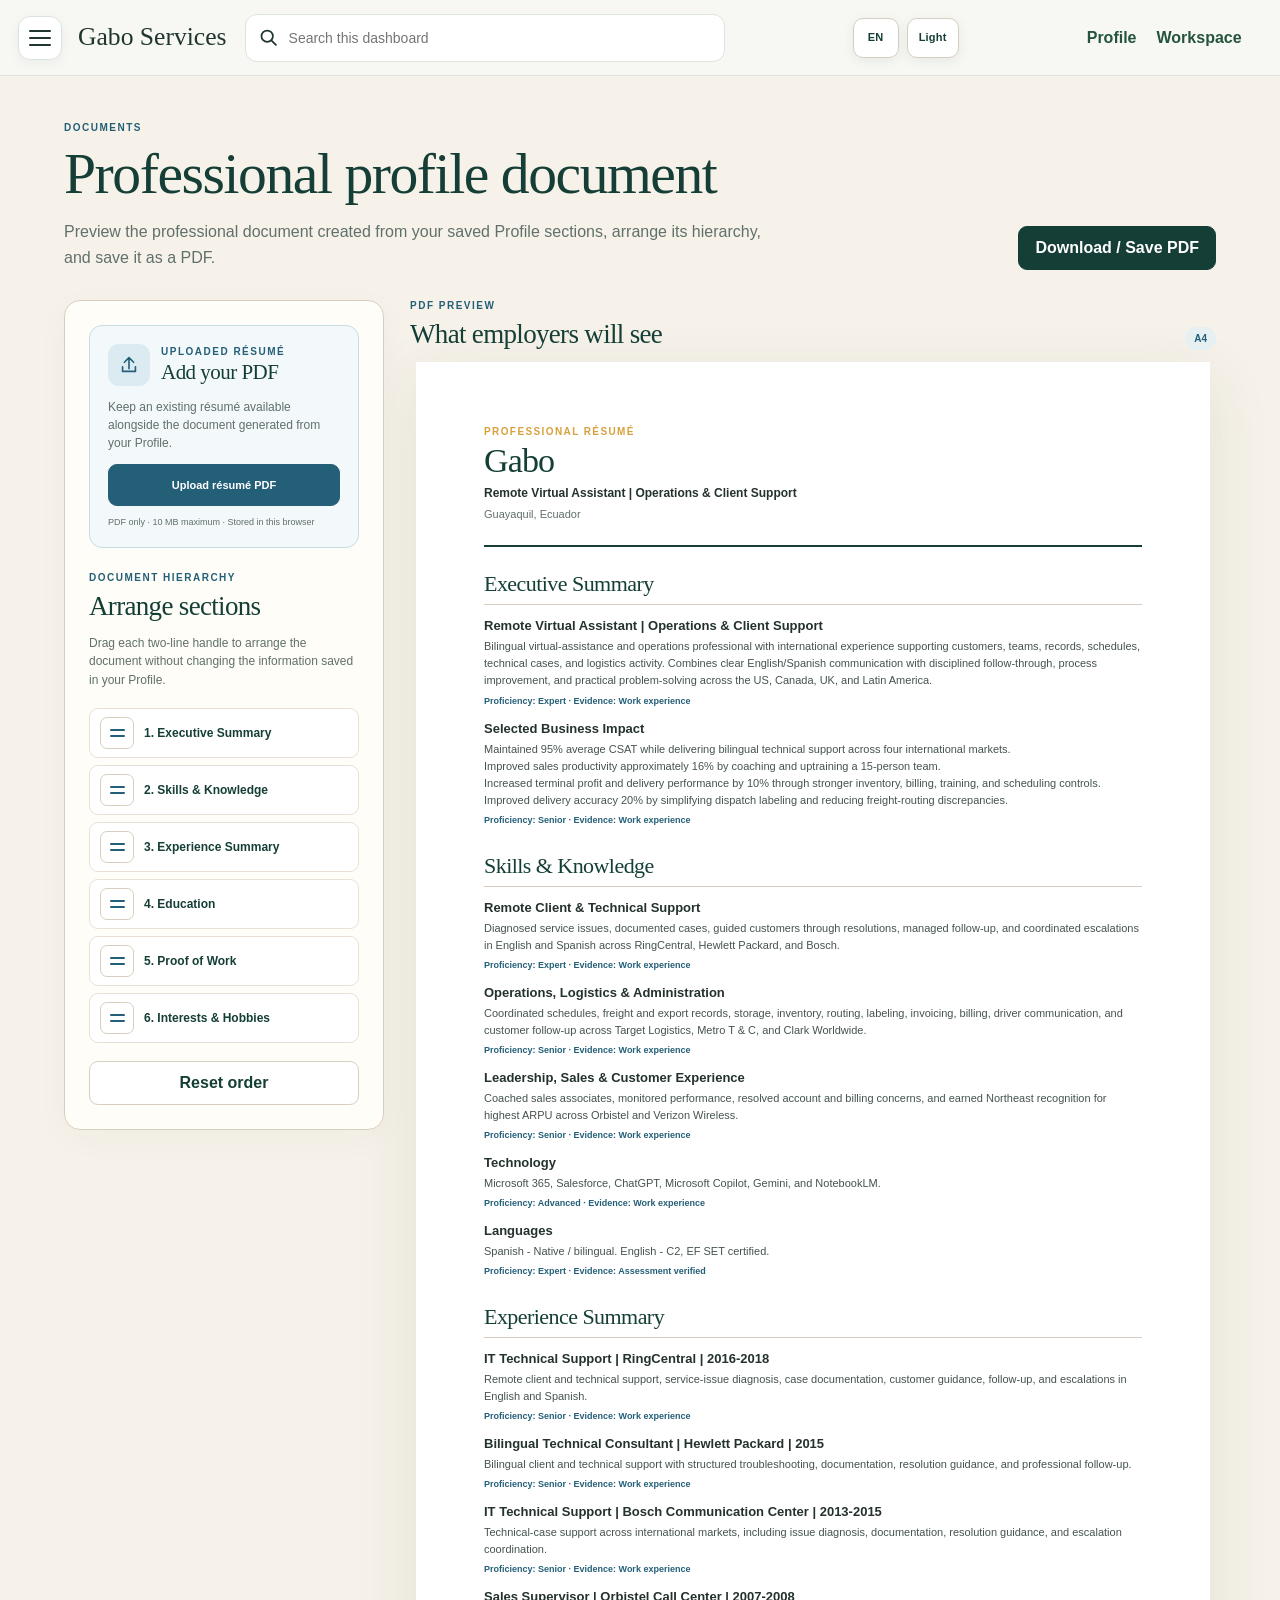
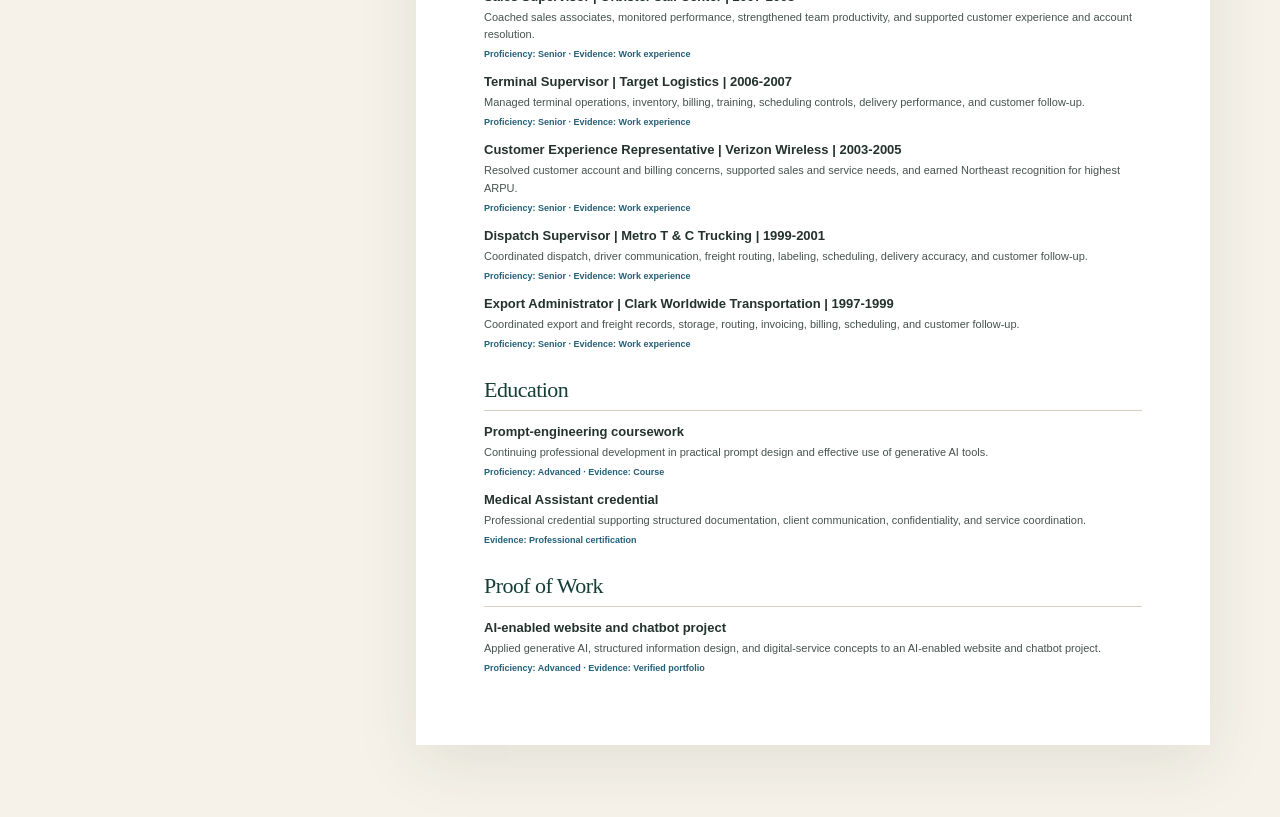
==== commit 862c1c26: "fix: mount preferences in visible navigation" ====
--- a/documents/index.html
+++ b/documents/index.html
@@ -9,7 +9,7 @@
   <link rel="stylesheet" href="../screens/adaptive.css?v=1">
   <link rel="stylesheet" href="../help-tooltips.css?v=1">
   <link rel="stylesheet" href="../workspace-nav.css?v=2">
-  <link rel="stylesheet" href="../ui-preferences.css?v=1">
+  <link rel="stylesheet" href="../ui-preferences.css?v=4">
 </head>
 <body>
   <main class="documents-page">
@@ -65,6 +65,6 @@
   <script src="../screens/adaptive.js?v=1" defer></script>
   <script src="../help-tooltips.js?v=1" defer></script>
   <script src="../workspace-nav.js?v=2" defer></script>
-  <script src="../ui-preferences.js?v=1" defer></script>
+  <script src="../ui-preferences.js?v=4" defer></script>
 </body>
 </html>
